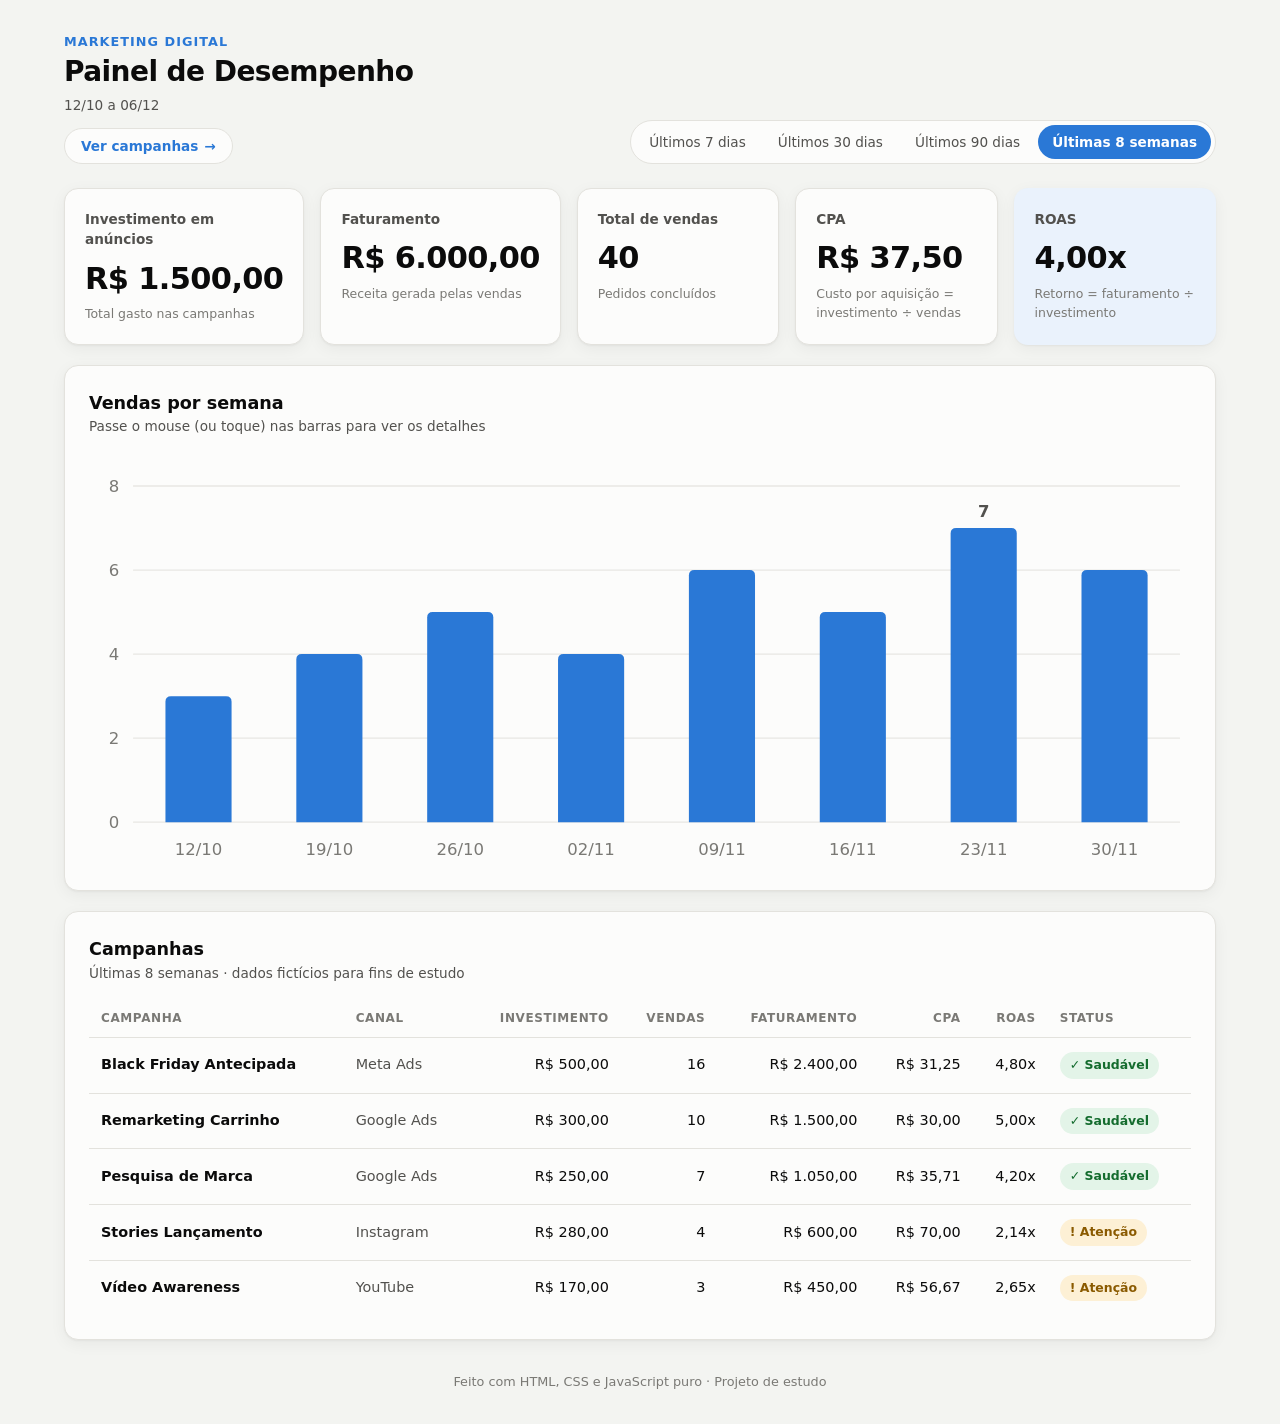
==== index.html @ ed15f6cf "Primeira versao do dashboard" ====
<!DOCTYPE html>
<html lang="pt-BR">
<head>
  <!-- Configurações básicas da página -->
  <meta charset="UTF-8">
  <!-- Esta linha é essencial para o site funcionar bem no celular -->
  <meta name="viewport" content="width=device-width, initial-scale=1.0">
  <title>Dashboard de Marketing Digital</title>
  <!-- Ligamos o arquivo de estilos (aparência) -->
  <link rel="stylesheet" href="style.css">
</head>
<body>

  <!-- ===== CABEÇALHO ===== -->
  <header class="topo">
    <div>
      <p class="topo__sub">Marketing Digital</p>
      <h1>Painel de Desempenho</h1>
      <!-- Mostra as datas do período escolhido (preenchido pelo JavaScript) -->
      <p class="topo__datas" id="periodo-datas"></p>
      <!-- Link para a página de campanhas (estilo de botão definido no style.css) -->
      <a href="campanhas.html" class="botao-nav">Ver campanhas <span aria-hidden="true">→</span></a>
    </div>

    <!-- ===== FILTRO DE PERÍODO ===== -->
    <!-- "data-periodo" diz ao JavaScript qual período cada botão representa -->
    <!-- "aria-pressed" indica qual botão está ativo (também usado pelo CSS) -->
    <div class="filtro" role="group" aria-label="Filtrar por período">
      <button type="button" class="filtro__botao" data-periodo="7d"  aria-pressed="false">Últimos 7 dias</button>
      <button type="button" class="filtro__botao" data-periodo="30d" aria-pressed="false">Últimos 30 dias</button>
      <button type="button" class="filtro__botao" data-periodo="90d" aria-pressed="false">Últimos 90 dias</button>
      <button type="button" class="filtro__botao" data-periodo="8s"  aria-pressed="true">Últimas 8 semanas</button>
    </div>
  </header>

  <main class="conteudo">

    <!-- ===== CARTÕES DE INDICADORES (KPIs) ===== -->
    <!-- Os números serão preenchidos pelo script.js -->
    <section class="kpis" aria-label="Indicadores principais">
      <article class="kpi">
        <p class="kpi__rotulo">Investimento em anúncios</p>
        <p class="kpi__valor" id="kpi-investimento">—</p>
        <p class="kpi__ajuda">Total gasto nas campanhas</p>
      </article>

      <article class="kpi">
        <p class="kpi__rotulo">Faturamento</p>
        <p class="kpi__valor" id="kpi-faturamento">—</p>
        <p class="kpi__ajuda">Receita gerada pelas vendas</p>
      </article>

      <article class="kpi">
        <p class="kpi__rotulo">Total de vendas</p>
        <p class="kpi__valor" id="kpi-vendas">—</p>
        <p class="kpi__ajuda">Pedidos concluídos</p>
      </article>

      <article class="kpi">
        <p class="kpi__rotulo">CPA</p>
        <p class="kpi__valor" id="kpi-cpa">—</p>
        <p class="kpi__ajuda">Custo por aquisição = investimento ÷ vendas</p>
      </article>

      <article class="kpi kpi--destaque">
        <p class="kpi__rotulo">ROAS</p>
        <p class="kpi__valor" id="kpi-roas">—</p>
        <p class="kpi__ajuda">Retorno = faturamento ÷ investimento</p>
      </article>
    </section>

    <!-- ===== GRÁFICO DE VENDAS ===== -->
    <section class="cartao">
      <div class="cartao__cabecalho">
        <h2 id="grafico-titulo">Vendas por semana</h2>
        <p class="cartao__descricao">Passe o mouse (ou toque) nas barras para ver os detalhes</p>
      </div>
      <!-- O gráfico (SVG) será desenhado aqui pelo JavaScript -->
      <div id="grafico" class="grafico"></div>
      <!-- Tooltip: a caixinha que aparece ao passar o mouse -->
      <div id="tooltip" class="tooltip" role="status" aria-live="polite"></div>
    </section>

    <!-- ===== TABELA DE CAMPANHAS ===== -->
    <section class="cartao">
      <div class="cartao__cabecalho">
        <h2>Campanhas</h2>
        <p class="cartao__descricao" id="tabela-periodo">Dados fictícios para fins de estudo</p>
      </div>
      <!-- Esta div permite rolar a tabela para o lado no celular -->
      <div class="tabela-wrapper">
        <table class="tabela">
          <thead>
            <tr>
              <th>Campanha</th>
              <th>Canal</th>
              <th class="num">Investimento</th>
              <th class="num">Vendas</th>
              <th class="num">Faturamento</th>
              <th class="num">CPA</th>
              <th class="num">ROAS</th>
              <th>Status</th>
            </tr>
          </thead>
          <!-- As linhas serão criadas pelo script.js -->
          <tbody id="tabela-campanhas"></tbody>
        </table>
      </div>
    </section>

  </main>

  <footer class="rodape">
    Feito com HTML, CSS e JavaScript puro · Projeto de estudo
  </footer>

  <!-- Ligamos o JavaScript no final, depois que o HTML já existe -->
  <script src="script.js"></script>
</body>
</html>
---- style.css ----
/* =========================================================
   VARIÁVEIS DE COR
   Guardamos as cores em "variáveis" para trocar tudo em um só lugar.
   ========================================================= */
:root {
  color-scheme: light;
  --fundo:            #f3f4f1;
  --superficie:       #fcfcfb;   /* fundo dos cartões */
  --borda:            #e3e2dd;
  --texto-principal:  #0b0b0b;
  --texto-secundario: #52514e;
  --texto-suave:      #7a7975;
  --grade:            #e8e7e3;   /* linhas de fundo do gráfico */
  --serie-1:          #2a78d6;   /* cor das barras */
  --serie-1-hover:    #1f63b6;
  --destaque-fundo:   #eaf2fc;

  /* Cores de status (sempre acompanhadas de ícone + texto) */
  --bom-fundo:     #e3f4e8;  --bom-texto:     #146c2e;
  --alerta-fundo:  #fdf0d5;  --alerta-texto:  #8a5a00;

  --raio: 14px;
  --sombra: 0 1px 2px rgba(0,0,0,.04), 0 4px 16px rgba(0,0,0,.05);
}

/* Modo escuro automático: segue a configuração do seu sistema */
@media (prefers-color-scheme: dark) {
  :root {
    color-scheme: dark;
    --fundo:            #111110;
    --superficie:       #1a1a19;
    --borda:            #2e2e2c;
    --texto-principal:  #f0efec;
    --texto-secundario: #c3c2b7;
    --texto-suave:      #8f8e86;
    --grade:            #2a2a28;
    --serie-1:          #3987e5;
    --serie-1-hover:    #5c9eec;
    --destaque-fundo:   #16243a;
    --bom-fundo:     #143021;  --bom-texto:     #7fd99a;
    --alerta-fundo:  #3a2c0c;  --alerta-texto:  #f2c35b;
    --sombra: none;
  }
}

/* =========================================================
   BASE
   ========================================================= */
* { box-sizing: border-box; margin: 0; padding: 0; }

body {
  font-family: system-ui, -apple-system, "Segoe UI", Roboto, sans-serif;
  background: var(--fundo);
  color: var(--texto-principal);
  line-height: 1.5;
  -webkit-font-smoothing: antialiased;
}

/* =========================================================
   CABEÇALHO
   ========================================================= */
.topo {
  max-width: 1200px;
  margin: 0 auto;
  padding: 32px 24px 8px;
  display: flex;
  justify-content: space-between;
  align-items: flex-end;
  gap: 16px;
  flex-wrap: wrap;
}
.topo__sub {
  font-size: .8rem;
  font-weight: 600;
  text-transform: uppercase;
  letter-spacing: .08em;
  color: var(--serie-1);
}
.topo h1 { font-size: 1.75rem; font-weight: 700; letter-spacing: -.02em; }
.topo__datas { font-size: .85rem; color: var(--texto-secundario); margin-top: 2px; }

/* ----- Botão de navegação entre páginas (usado nas duas páginas) ----- */
.botao-nav {
  display: inline-flex;
  align-items: center;
  gap: 6px;
  margin-top: 12px;
  font-size: .85rem;
  font-weight: 600;
  color: var(--serie-1);
  background: var(--superficie);
  border: 1px solid var(--borda);
  border-radius: 999px;
  padding: 7px 16px;
  text-decoration: none;
  transition: background .15s, color .15s, border-color .15s;
}
.botao-nav:hover { background: var(--serie-1); color: #fff; border-color: var(--serie-1); }
.botao-nav:focus-visible { outline: 2px solid var(--serie-1); outline-offset: 2px; }

/* ----- Filtro de período (botões lado a lado) ----- */
.filtro {
  display: flex;
  gap: 4px;
  padding: 4px;
  background: var(--superficie);
  border: 1px solid var(--borda);
  border-radius: 999px;
}
.filtro__botao {
  font: inherit;
  font-size: .85rem;
  font-weight: 500;
  color: var(--texto-secundario);
  background: transparent;
  border: none;
  padding: 7px 14px;
  border-radius: 999px;
  cursor: pointer;
  white-space: nowrap;
  transition: background .15s, color .15s;
}
.filtro__botao:hover { color: var(--texto-principal); background: var(--fundo); }
.filtro__botao:focus-visible { outline: 2px solid var(--serie-1); outline-offset: 2px; }
/* Botão ativo: o CSS lê o atributo aria-pressed="true" que o JavaScript coloca */
.filtro__botao[aria-pressed="true"] {
  background: var(--serie-1);
  color: #fff;
  font-weight: 600;
}

.conteudo {
  max-width: 1200px;
  margin: 0 auto;
  padding: 16px 24px 32px;
  display: grid;
  /* minmax(0, 1fr) impede que um item largo (a tabela) estique a página */
  grid-template-columns: minmax(0, 1fr);
  gap: 20px;
}

/* =========================================================
   CARTÕES DE KPI
   "Grid" organiza os cartões em colunas automaticamente.
   ========================================================= */
.kpis {
  display: grid;
  grid-template-columns: repeat(5, 1fr);
  gap: 16px;
}
.kpi {
  background: var(--superficie);
  border: 1px solid var(--borda);
  border-radius: var(--raio);
  padding: 20px;
  box-shadow: var(--sombra);
}
.kpi--destaque { background: var(--destaque-fundo); border-color: transparent; }
.kpi__rotulo { font-size: .85rem; font-weight: 600; color: var(--texto-secundario); }
.kpi__valor {
  font-size: 1.9rem;
  font-weight: 700;
  letter-spacing: -.02em;
  margin: 6px 0 4px;
  font-variant-numeric: tabular-nums;
}
.kpi__ajuda { font-size: .78rem; color: var(--texto-suave); }

/* =========================================================
   CARTÃO GENÉRICO (gráfico e tabela)
   ========================================================= */
.cartao {
  background: var(--superficie);
  border: 1px solid var(--borda);
  border-radius: var(--raio);
  padding: 24px;
  box-shadow: var(--sombra);
  position: relative;  /* necessário para posicionar o tooltip */
}
.cartao__cabecalho { margin-bottom: 16px; }
.cartao h2 { font-size: 1.1rem; font-weight: 650; }
.cartao__descricao { font-size: .85rem; color: var(--texto-secundario); }

/* =========================================================
   GRÁFICO
   ========================================================= */
.grafico svg { width: 100%; height: auto; display: block; overflow: visible; }
.grafico .linha-grade { stroke: var(--grade); stroke-width: 1; }
.grafico .texto-eixo  { fill: var(--texto-suave); font-size: 12px; }
.grafico .texto-valor { fill: var(--texto-secundario); font-size: 12px; font-weight: 600; }
.grafico .barra { fill: var(--serie-1); transition: fill .15s; }
.grafico .grupo-barra:hover .barra,
.grafico .grupo-barra:focus .barra { fill: var(--serie-1-hover); }
.grafico .grupo-barra { cursor: pointer; outline: none; }
.grafico .alvo { fill: transparent; } /* área invisível maior, fácil de tocar */

.tooltip {
  position: absolute;
  pointer-events: none;
  background: var(--texto-principal);
  color: var(--superficie);
  font-size: .82rem;
  padding: 8px 12px;
  border-radius: 8px;
  white-space: nowrap;
  opacity: 0;
  transform: translate(-50%, -100%);
  transition: opacity .12s;
}
.tooltip.visivel { opacity: 1; }
.tooltip strong { display: block; font-size: .95rem; }

/* =========================================================
   TABELA
   ========================================================= */
.tabela-wrapper { overflow-x: auto; }
.tabela {
  width: 100%;
  border-collapse: collapse;
  font-size: .9rem;
  min-width: 720px;
}
.tabela th {
  text-align: left;
  font-size: .75rem;
  font-weight: 600;
  text-transform: uppercase;
  letter-spacing: .05em;
  color: var(--texto-suave);
  padding: 10px 12px;
  border-bottom: 1px solid var(--borda);
}
.tabela td {
  padding: 14px 12px;
  border-bottom: 1px solid var(--borda);
  font-variant-numeric: tabular-nums;
}
.tabela tbody tr:hover { background: var(--fundo); }
.tabela tbody tr:last-child td { border-bottom: none; }
.tabela .num { text-align: right; }
.tabela .nome { font-weight: 600; }
.tabela .canal { color: var(--texto-secundario); }

.status {
  display: inline-flex;
  align-items: center;
  gap: 6px;
  font-size: .78rem;
  font-weight: 600;
  padding: 4px 10px;
  border-radius: 999px;
}
.status--bom    { background: var(--bom-fundo);    color: var(--bom-texto); }
.status--alerta { background: var(--alerta-fundo); color: var(--alerta-texto); }

.rodape {
  text-align: center;
  font-size: .8rem;
  color: var(--texto-suave);
  padding: 0 24px 32px;
}

/* =========================================================
   RESPONSIVIDADE
   "@media" aplica regras diferentes conforme a largura da tela.
   ========================================================= */

/* Tablets e notebooks pequenos: 3 colunas */
@media (max-width: 1024px) {
  .kpis { grid-template-columns: repeat(3, 1fr); }
}

/* Celulares: 2 colunas, espaçamentos menores */
@media (max-width: 640px) {
  .topo { padding: 24px 16px 4px; }
  .topo h1 { font-size: 1.4rem; }
  /* No celular o filtro vira uma grade 2x2 ocupando toda a largura */
  .filtro {
    width: 100%;
    display: grid;
    grid-template-columns: 1fr 1fr;
    border-radius: 14px;
  }
  .filtro__botao { border-radius: 10px; padding: 9px 8px; }
  .conteudo { padding: 12px 16px 24px; gap: 16px; }
  .kpis { grid-template-columns: repeat(2, 1fr); gap: 12px; }
  .kpi { padding: 16px; }
  .kpi__valor { font-size: 1.45rem; }
  .kpi--destaque { grid-column: span 2; } /* ROAS ocupa a linha inteira */
  .cartao { padding: 18px; }
  /* O gráfico encolhe no celular, então aumentamos o texto dele para compensar */
  .grafico .texto-eixo,
  .grafico .texto-valor { font-size: 22px; }
}
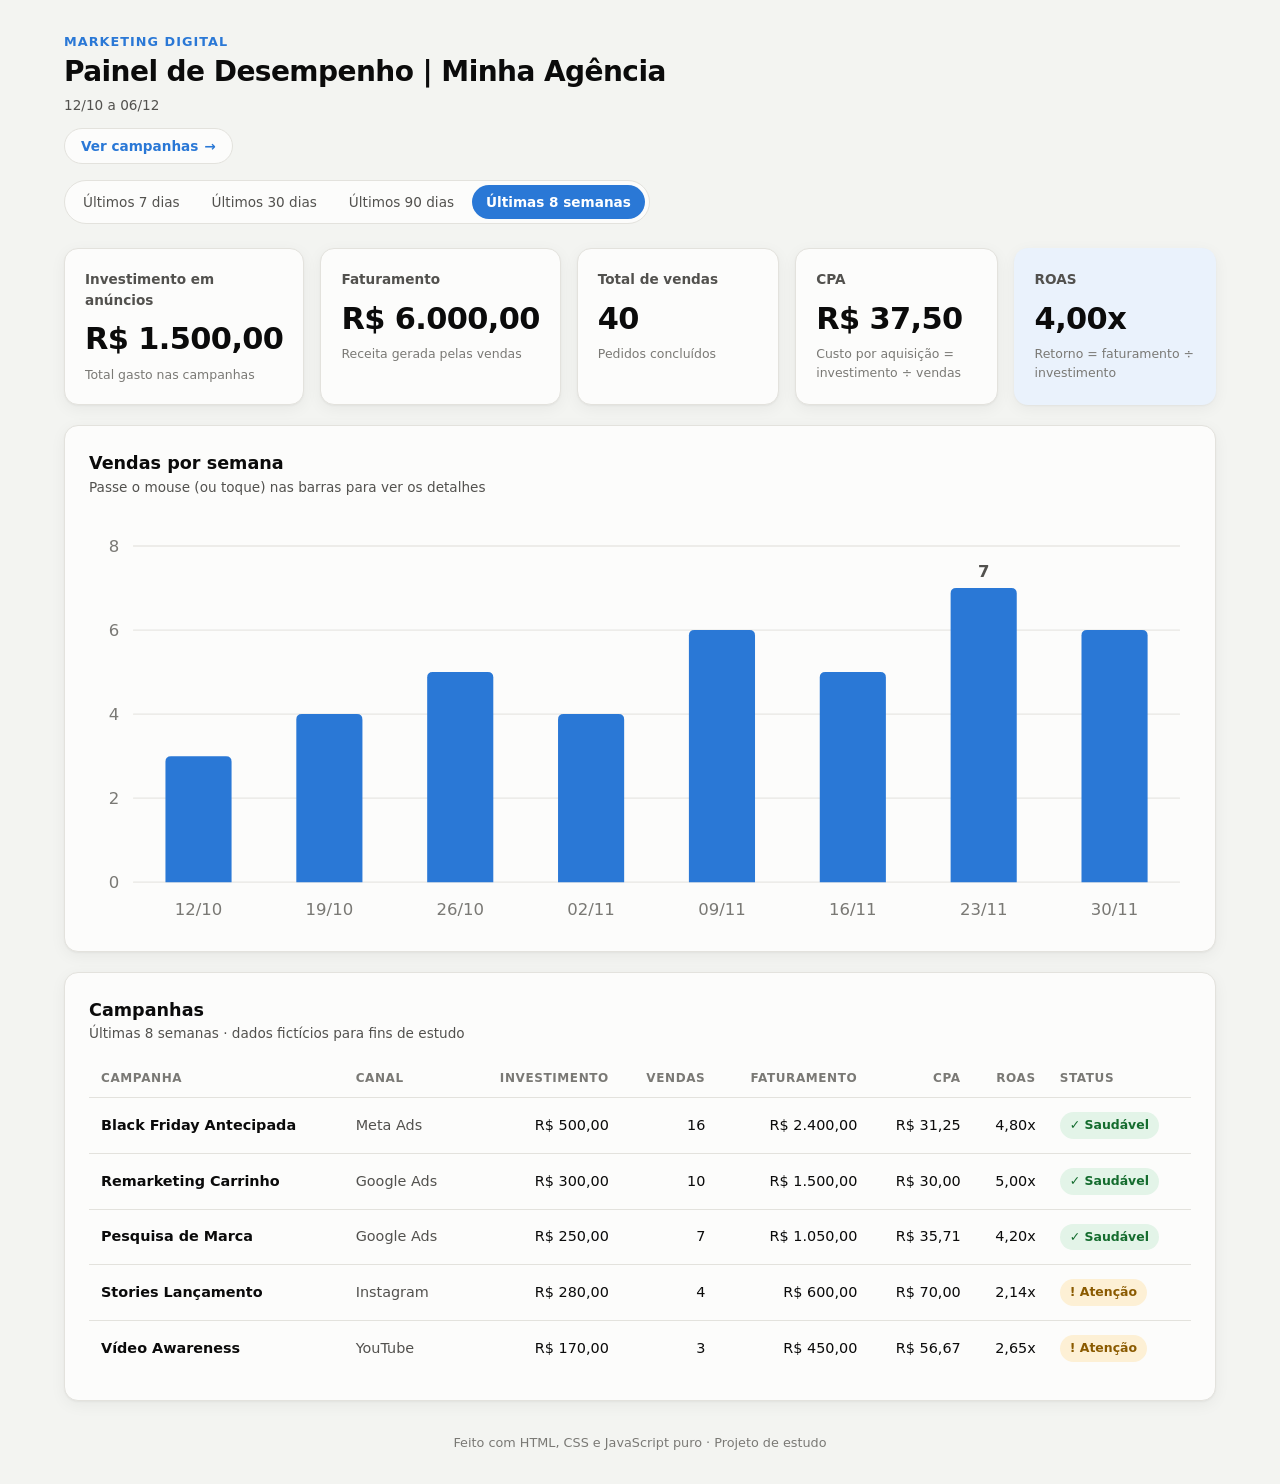
==== commit 18c1cbeb: "Atualiza titulo do dashboard Co-Authored-By: Claude Opus 5.5 <noreply@anthropic.com>" ====
--- a/index.html
+++ b/index.html
@@ -15,7 +15,7 @@
   <header class="topo">
     <div>
       <p class="topo__sub">Marketing Digital</p>
-      <h1>Painel de Desempenho</h1>
+      <h1>Painel de Desempenho | Minha Agência</h1>
       <!-- Mostra as datas do período escolhido (preenchido pelo JavaScript) -->
       <p class="topo__datas" id="periodo-datas"></p>
       <!-- Link para a página de campanhas (estilo de botão definido no style.css) -->
